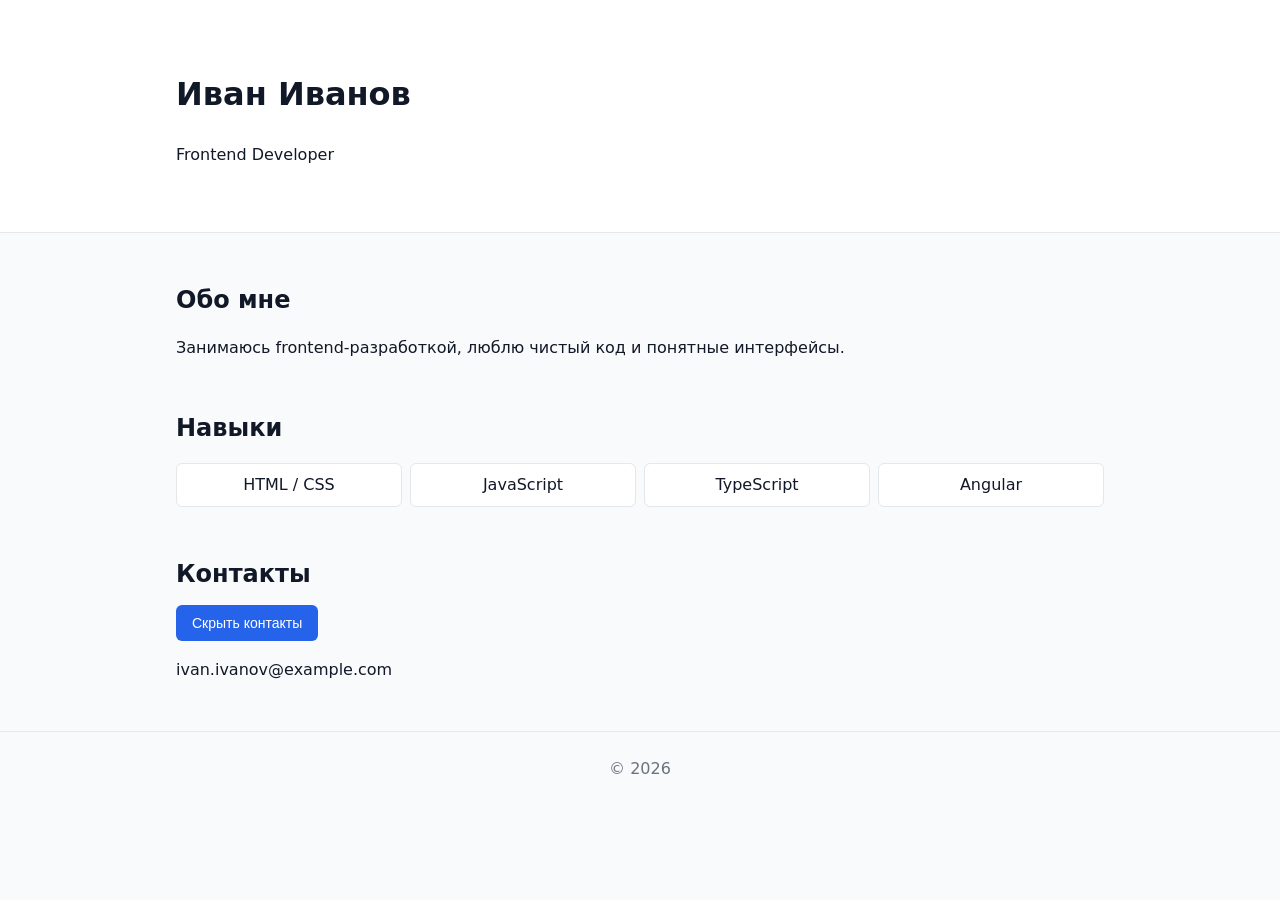
==== index.html @ b49691b2 "feat(step-1): add vanilla lending" ====
<!DOCTYPE html>
<html lang="ru">
    <head>
        <meta charset="UTF-8" />
        <meta name="viewport" content="width=device-width, initial-scale=1" />
        <title>Иван Иванов — Frontend Developer</title>

        <link rel="stylesheet" href="styles.css" />
    </head>
    <body class="page">
        <header class="page__header header">
            <div class="container">
                <h1 class="header__name">Иван Иванов</h1>
                <p class="header__role">Frontend Developer</p>
            </div>
        </header>

        <main class="page__content container">
            <section class="section">
                <h2 class="section__title">Обо мне</h2>
                <p class="section__text">
                    Занимаюсь frontend-разработкой, люблю чистый код и понятные
                    интерфейсы.
                </p>
            </section>

            <section class="section">
                <h2 class="section__title">Навыки</h2>
                <ul class="skills">
                    <li class="skills__item">HTML / CSS</li>
                    <li class="skills__item">JavaScript</li>
                    <li class="skills__item">TypeScript</li>
                    <li class="skills__item">Angular</li>
                </ul>
            </section>

            <section class="section">
                <h2 class="section__title">Контакты</h2>

                <button id="contactBtn" class="button">Скрыть контакты</button>

                <p id="email" class="contact contact--hidden">
                    ivan.ivanov@example.com
                </p>
            </section>
        </main>

        <footer class="page__footer footer">
            <div class="container">© 2026</div>
        </footer>

        <script src="script.js"></script>
    </body>
</html>
---- styles.css ----
:root {
    --bg: #f9fafb;
    --text: #111827;
    --muted: #6b7280;
    --accent: #2563eb;
}

* {
    box-sizing: border-box;
}

body {
    margin: 0;
    font-family: system-ui, -apple-system, sans-serif;
    color: var(--text);
    background: var(--bg);
    line-height: 1.6;
}

.container {
    max-width: 60rem;
    padding: 0 1rem;
    margin: 0 auto;
}

.header {
    padding: 3rem 0;
    background: white;
    border-bottom: 1px solid #e5e7eb;
}

.name {
    margin: 0;
    font-size: 2rem;
}

.role {
    margin: 0.5rem 0 0;
    color: var(--muted);
}

.section {
    margin: 3rem 0;
}

.section h2 {
    margin-bottom: 0.75rem;
}

.skills {
    list-style: none;
    padding: 0;
    display: grid;
    grid-template-columns: repeat(auto-fit, minmax(8.75rem, 1fr));
    gap: 0.5rem;
}

.skills li {
    padding: 0.5rem 0.75rem;
    background: white;
    border: 1px solid #e5e7eb;
    border-radius: 0.375rem;
    text-align: center;
}

.button {
    padding: 0.625rem 1rem;
    border: none;
    border-radius: 0.375rem;
    background: var(--accent);
    color: white;
    cursor: pointer;
    font-size: 0.875rem;
}

.button:hover {
    opacity: 0.9;
}

.email {
    margin-top: 0.75rem;
    font-weight: 500;
}

.hidden {
    display: none;
}

.footer {
    padding: 1.5rem 0;
    color: var(--muted);
    text-align: center;
    border-top: 1px solid #e5e7eb;
}
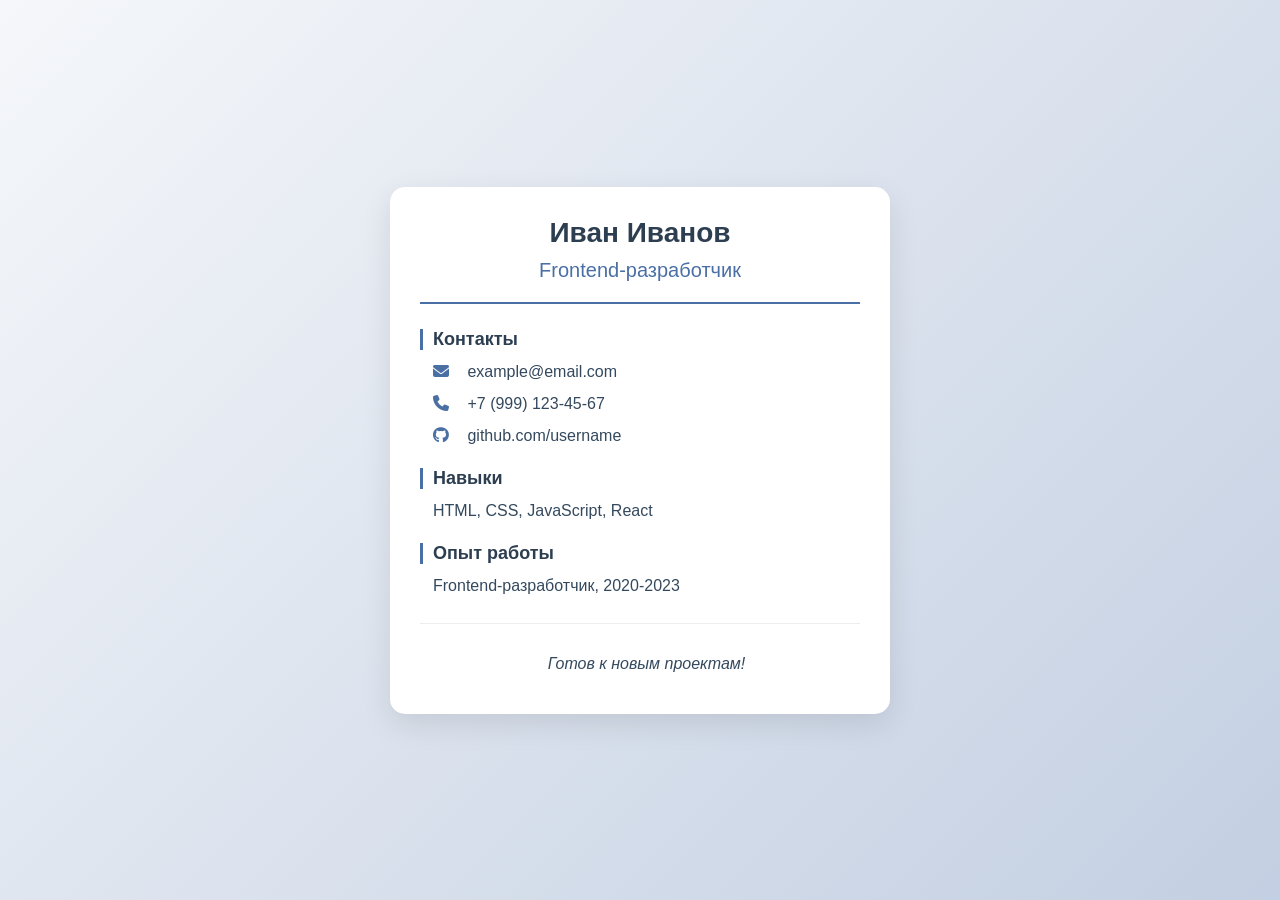
==== commit 51c5a59a: "feat(frontend): adding landing" ====
--- a/index.html
+++ b/index.html
@@ -1,54 +1,37 @@
 <!DOCTYPE html>
 <html lang="ru">
-    <head>
-        <meta charset="UTF-8" />
-        <meta name="viewport" content="width=device-width, initial-scale=1" />
-        <title>Иван Иванов — Frontend Developer</title>
-
-        <link rel="stylesheet" href="styles.css" />
-    </head>
-    <body class="page">
-        <header class="page__header header">
-            <div class="container">
-                <h1 class="header__name">Иван Иванов</h1>
-                <p class="header__role">Frontend Developer</p>
-            </div>
+<head>
+    <meta charset="UTF-8">
+    <meta name="viewport" content="width=device-width, initial-scale=1.0">
+    <title>Резюме</title>
+    <link rel="stylesheet" href="style.css">
+    <link rel="stylesheet" href="https://cdnjs.cloudflare.com/ajax/libs/font-awesome/6.4.0/css/all.min.css">
+</head>
+<body>
+    <div class="resume">
+        <header>
+            <h1>Иван Иванов</h1>
+            <h2>Frontend-разработчик</h2>
         </header>
-
-        <main class="page__content container">
-            <section class="section">
-                <h2 class="section__title">Обо мне</h2>
-                <p class="section__text">
-                    Занимаюсь frontend-разработкой, люблю чистый код и понятные
-                    интерфейсы.
-                </p>
+        <main>
+            <section class="contact">
+                <h3>Контакты</h3>
+                <p><i class="fas fa-envelope"></i> example@email.com</p>
+                <p><i class="fas fa-phone"></i> +7 (999) 123-45-67</p>
+                <p><i class="fab fa-github"></i> github.com/username</p>
             </section>
-
-            <section class="section">
-                <h2 class="section__title">Навыки</h2>
-                <ul class="skills">
-                    <li class="skills__item">HTML / CSS</li>
-                    <li class="skills__item">JavaScript</li>
-                    <li class="skills__item">TypeScript</li>
-                    <li class="skills__item">Angular</li>
-                </ul>
+            <section class="skills">
+                <h3>Навыки</h3>
+                <p>HTML, CSS, JavaScript, React</p>
             </section>
-
-            <section class="section">
-                <h2 class="section__title">Контакты</h2>
-
-                <button id="contactBtn" class="button">Скрыть контакты</button>
-
-                <p id="email" class="contact contact--hidden">
-                    ivan.ivanov@example.com
-                </p>
+            <section class="experience">
+                <h3>Опыт работы</h3>
+                <p>Frontend-разработчик, 2020-2023</p>
             </section>
         </main>
-
-        <footer class="page__footer footer">
-            <div class="container">© 2026</div>
+        <footer>
+            <p>Готов к новым проектам!</p>
         </footer>
-
-        <script src="script.js"></script>
-    </body>
-</html>
+    </div>
+</body>
+</html>
--- a/style.css
+++ b/style.css
@@ -0,0 +1,92 @@
+* {
+    margin: 0;
+    padding: 0;
+    box-sizing: border-box;
+    font-family: 'Segoe UI', sans-serif;
+}
+
+body {
+    background: linear-gradient(135deg, #f5f7fa 0%, #c3cfe2 100%);
+    min-height: 100vh;
+    display: flex;
+    justify-content: center;
+    align-items: center;
+    padding: 20px;
+}
+
+.resume {
+    background: white;
+    border-radius: 15px;
+    box-shadow: 0 10px 30px rgba(0, 0, 0, 0.1);
+    max-width: 500px;
+    width: 100%;
+    padding: 30px;
+    text-align: center;
+}
+
+header {
+    border-bottom: 2px solid #4a6fa5;
+    padding-bottom: 20px;
+    margin-bottom: 25px;
+}
+
+h1 {
+    color: #2c3e50;
+    font-size: 28px;
+    margin-bottom: 10px;
+}
+
+h2 {
+    color: #4a6fa5;
+    font-size: 20px;
+    font-weight: 500;
+}
+
+h3 {
+    color: #2c3e50;
+    margin: 20px 0 10px;
+    font-size: 18px;
+    text-align: left;
+    padding-left: 10px;
+    border-left: 3px solid #4a6fa5;
+}
+
+section {
+    margin: 15px 0;
+    text-align: left;
+}
+
+p {
+    color: #34495e;
+    margin: 8px 0;
+    line-height: 1.5;
+    padding-left: 13px;
+}
+
+i {
+    color: #4a6fa5;
+    width: 20px;
+    margin-right: 10px;
+}
+
+footer {
+    margin-top: 25px;
+    padding-top: 20px;
+    border-top: 1px solid #eee;
+    color: #7f8c8d;
+    font-style: italic;
+}
+
+@media (max-width: 480px) {
+    .resume {
+        padding: 20px;
+    }
+    
+    h1 {
+        font-size: 24px;
+    }
+    
+    h2 {
+        font-size: 18px;
+    }
+}
